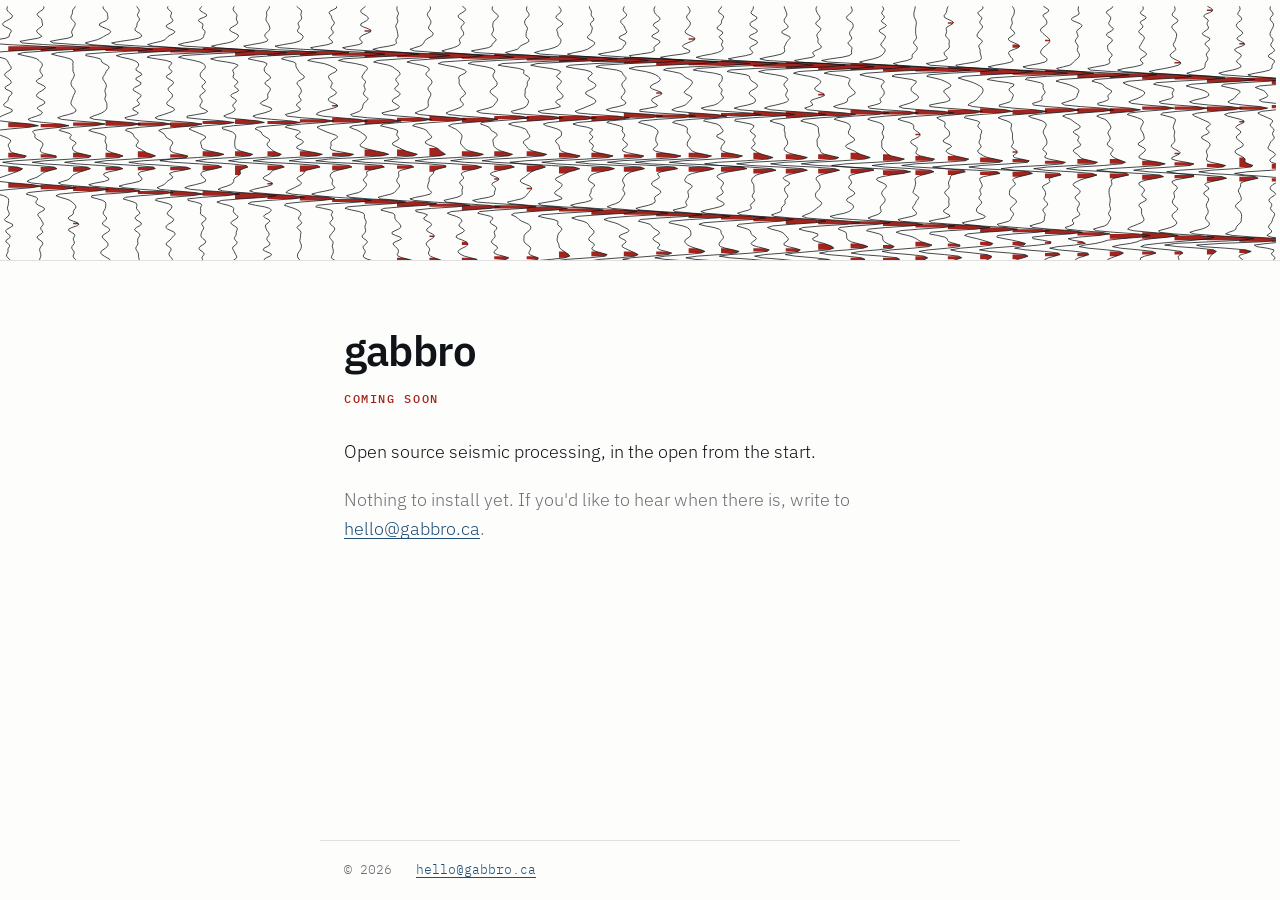
==== index.html @ e8319944 "Coming soon page" ====
<!doctype html>
<html lang="en">
<head>
<meta charset="utf-8">
<meta name="viewport" content="width=device-width, initial-scale=1">
<title>gabbro — open source seismic processing</title>
<meta name="description" content="Open source seismic processing. Coming soon.">
<meta property="og:title" content="gabbro">
<meta property="og:description" content="Open source seismic processing. Coming soon.">
<meta property="og:url" content="https://gabbro.ca">
<link rel="preconnect" href="https://fonts.googleapis.com">
<link rel="preconnect" href="https://fonts.gstatic.com" crossorigin>
<link rel="stylesheet" href="https://fonts.googleapis.com/css2?family=IBM+Plex+Mono:wght@400;500&family=IBM+Plex+Sans:wght@300;600&display=swap">
<style>
  :root {
    --trace: #101418;
    --paper: #fdfdfc;
    --positive: #a3241d;
    --negative: #1f4e79;
    --mute: #6b7075;
  }
  * { box-sizing: border-box; }
  body {
    margin: 0;
    background: var(--paper);
    color: var(--trace);
    font: 300 17px/1.6 "IBM Plex Sans", -apple-system, BlinkMacSystemFont, "Segoe UI", sans-serif;
    display: flex;
    flex-direction: column;
    min-height: 100vh;
  }
  .band { border-bottom: 1px solid rgba(16,20,24,.12); }
  .band img { display: block; width: 100%; height: 260px; object-fit: cover; object-position: left top; }
  main { flex: 1; width: 100%; max-width: 640px; margin: 0 auto; padding: 3.5rem 1.5rem; }
  h1 { font-size: 2.6rem; font-weight: 600; letter-spacing: -.02em; margin: 0 0 .4rem; }
  .eyebrow {
    font-family: "IBM Plex Mono", ui-monospace, Menlo, monospace;
    font-size: .72rem; font-weight: 500; letter-spacing: .14em;
    text-transform: uppercase; color: var(--positive); margin: 0 0 1.8rem;
  }
  p { max-width: 52ch; color: var(--mute); font-size: 1.15rem; }
  p.lede { color: var(--trace); }
  a { color: var(--negative); text-decoration-thickness: 1px; text-underline-offset: 3px; }
  a:hover { color: var(--positive); }
  footer {
    border-top: 1px solid rgba(16,20,24,.12);
    padding: 1.2rem 1.5rem;
    font-family: "IBM Plex Mono", ui-monospace, Menlo, monospace;
    font-size: .8rem; color: var(--mute);
    display: flex; gap: 1.5rem; flex-wrap: wrap;
    max-width: 640px; margin: 0 auto; width: 100%;
  }
  :focus-visible { outline: 2px solid var(--negative); outline-offset: 3px; }
  @media (max-width: 600px) {
    .band img { height: 170px; }
    h1 { font-size: 2rem; }
    main { padding: 2.5rem 1.25rem; }
  }
</style>
</head>
<body>

<div class="band">
  <img src="hero.svg" alt="A synthetic seismic shot gather: six dipping reflectors rendered as variable-area wiggle traces.">
</div>

<main>
  <h1>gabbro</h1>
  <p class="eyebrow">Coming soon</p>

  <p class="lede">Open source seismic processing, in the open from the start.</p>

  <p>Nothing to install yet. If you'd like to hear when there is,
     write to <a href="mailto:hello@gabbro.ca">hello@gabbro.ca</a>.</p>
</main>

<footer>
  <span>&copy; 2026</span>
  <a href="mailto:hello@gabbro.ca">hello@gabbro.ca</a>
</footer>

</body>
</html>
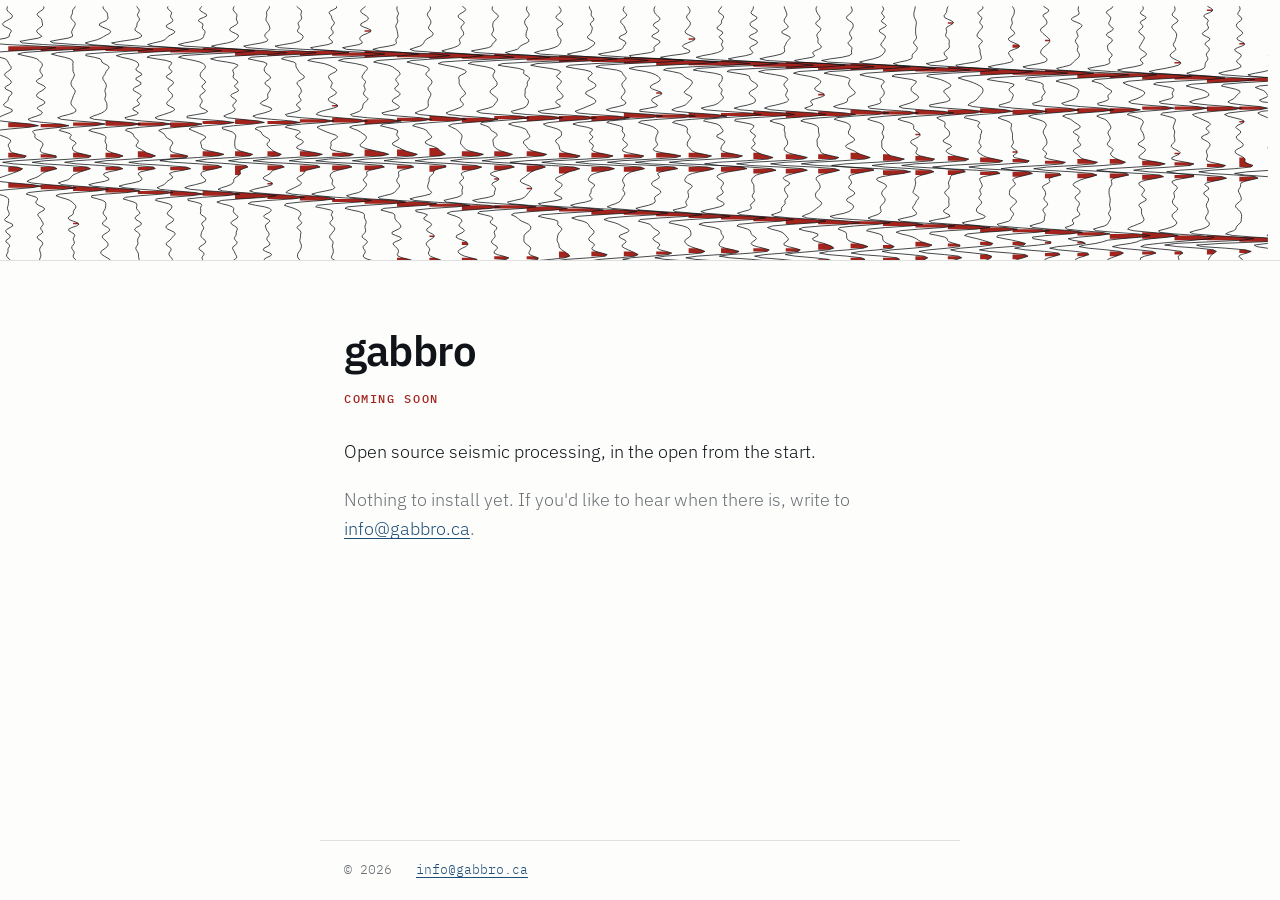
==== commit ac4f1788: "Point contact email to info@gabbro.ca" ====
--- a/index.html
+++ b/index.html
@@ -71,12 +71,12 @@
   <p class="lede">Open source seismic processing, in the open from the start.</p>
 
   <p>Nothing to install yet. If you'd like to hear when there is,
-     write to <a href="mailto:hello@gabbro.ca">hello@gabbro.ca</a>.</p>
+     write to <a href="mailto:info@gabbro.ca">info@gabbro.ca</a>.</p>
 </main>
 
 <footer>
   <span>&copy; 2026</span>
-  <a href="mailto:hello@gabbro.ca">hello@gabbro.ca</a>
+  <a href="mailto:info@gabbro.ca">info@gabbro.ca</a>
 </footer>
 
 </body>
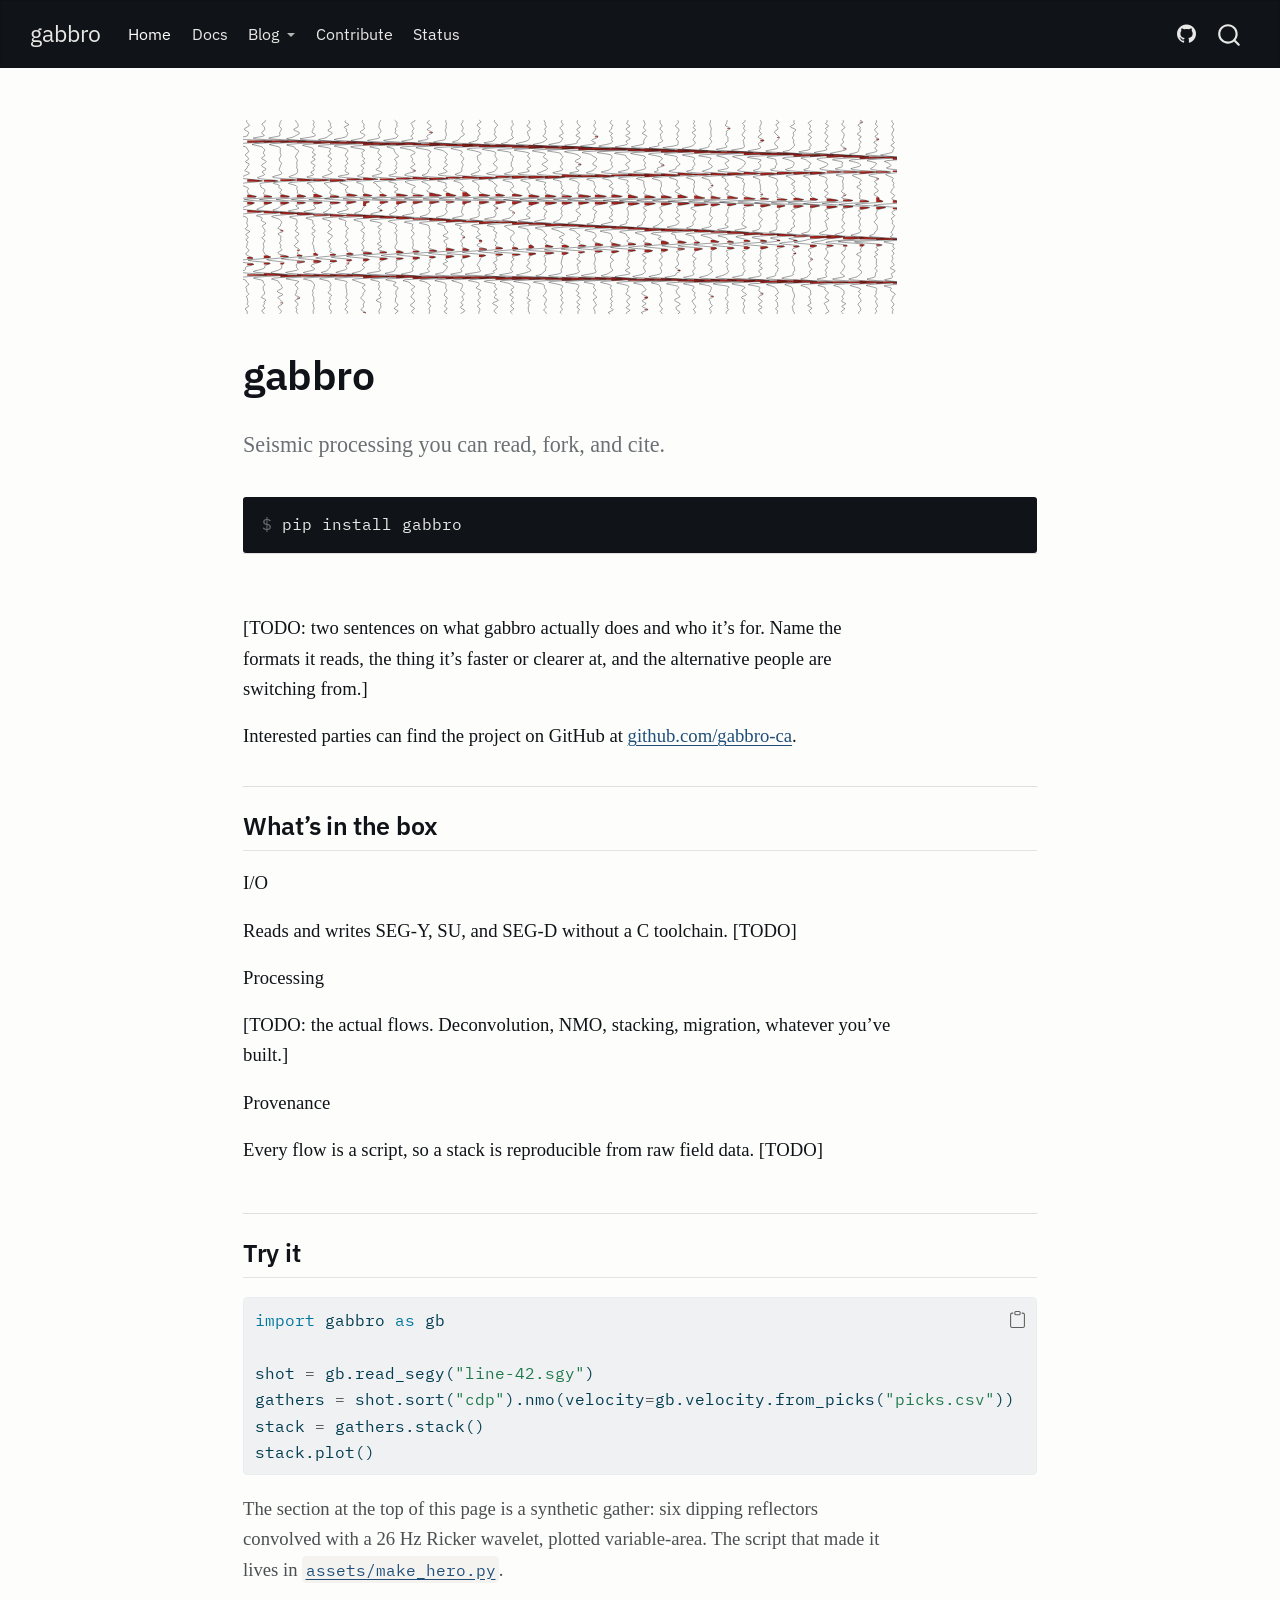
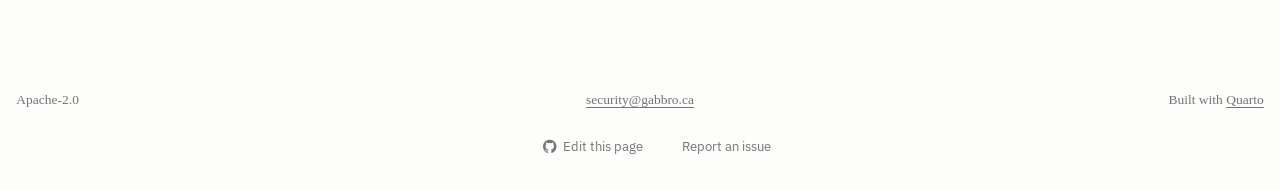
==== commit c42e3e1f: "Built site for gh-pages" ====
--- a/index.html
+++ b/index.html
@@ -1,83 +1,636 @@
-<!doctype html>
-<html lang="en">
-<head>
+<!DOCTYPE html>
+<html xmlns="http://www.w3.org/1999/xhtml" lang="en" xml:lang="en"><head>
+
 <meta charset="utf-8">
-<meta name="viewport" content="width=device-width, initial-scale=1">
-<title>gabbro — open source seismic processing</title>
-<meta name="description" content="Open source seismic processing. Coming soon.">
-<meta property="og:title" content="gabbro">
-<meta property="og:description" content="Open source seismic processing. Coming soon.">
-<meta property="og:url" content="https://gabbro.ca">
+<meta name="generator" content="quarto-1.10.18">
+
+<meta name="viewport" content="width=device-width, initial-scale=1.0, user-scalable=yes">
+
+
+<title>gabbro — open source seismic processing – gabbro</title>
+<style>
+/* Default styles provided by pandoc.
+** See https://pandoc.org/MANUAL.html#variables-for-html for config info.
+*/
+span.smallcaps{font-variant: small-caps;}
+div.columns{display: flex; gap: 1.5em;}
+div.column{flex: auto;}
+@media screen {
+div.columns{gap: min(4vw, 1.5em);}
+div.column{overflow-x: auto;}
+}
+div.hanging-indent{margin-left: 1.5em; text-indent: -1.5em;}
+ul.task-list{list-style: none;}
+ul.task-list li input[type="checkbox"] {
+  width: 0.8em;
+  margin: 0 0.8em 0.2em -1em; /* quarto-specific, see https://github.com/quarto-dev/quarto-cli/issues/4556 */ 
+  vertical-align: middle;
+}
+/* CSS for syntax highlighting */
+html { -webkit-text-size-adjust: 100%; }
+pre > code.sourceCode { white-space: pre; position: relative; }
+pre > code.sourceCode > span { display: inline-block; line-height: 1.25; }
+pre > code.sourceCode > span:empty { height: 1.2em; }
+.sourceCode { overflow: visible; }
+code.sourceCode > span { color: inherit; text-decoration: inherit; }
+div.sourceCode { margin: 1em 0; }
+pre.sourceCode { margin: 0; }
+@media screen {
+div.sourceCode { overflow: auto; }
+}
+@media print {
+pre > code.sourceCode { white-space: pre-wrap; }
+pre > code.sourceCode > span { text-indent: -5em; padding-left: 5em; }
+}
+pre.numberSource code
+  { counter-reset: source-line 0; }
+pre.numberSource code > span
+  { position: relative; left: -4em; counter-increment: source-line; }
+pre.numberSource code > span > a:first-child::before
+  { content: counter(source-line);
+    position: relative; left: -1em; text-align: right; vertical-align: baseline;
+    border: none; display: inline-block;
+    -webkit-touch-callout: none; -webkit-user-select: none;
+    -khtml-user-select: none; -moz-user-select: none;
+    -ms-user-select: none; user-select: none;
+    padding: 0 4px; width: 4em;
+  }
+pre.numberSource { margin-left: 3em;  padding-left: 4px; }
+div.sourceCode
+  {   }
+@media screen {
+pre > code.sourceCode > span > a:first-child::before { text-decoration: underline; }
+}
+</style>
+
+
+<script src="site_libs/quarto-nav/quarto-nav.js"></script>
+<script src="site_libs/quarto-nav/headroom.min.js"></script>
+<script src="site_libs/clipboard/clipboard.min.js"></script>
+<script src="site_libs/quarto-search/autocomplete.umd.js"></script>
+<script src="site_libs/quarto-search/fuse.min.js"></script>
+<script src="site_libs/quarto-search/quarto-search.js"></script>
+<meta name="quarto:offset" content="./">
+<script src="site_libs/quarto-html/quarto.js" type="module"></script>
+<script src="site_libs/quarto-html/tabsets/tabsets.js" type="module"></script>
+<script src="site_libs/quarto-html/popper.min.js"></script>
+<script src="site_libs/quarto-html/tippy.umd.min.js"></script>
+<link href="site_libs/quarto-html/tippy.css" rel="stylesheet">
+<link href="site_libs/quarto-html/quarto-syntax-highlighting-176b1e44b272a30ec08500e73512b2cc.css" rel="stylesheet" id="quarto-text-highlighting-styles">
+<script src="site_libs/bootstrap/bootstrap.min.js"></script>
+<link href="site_libs/bootstrap/bootstrap-icons.css" rel="stylesheet">
+<link href="site_libs/bootstrap/bootstrap-cdc0fcc6b58852d8f31c8203a2fbd83f.min.css" rel="stylesheet" append-hash="true" id="quarto-bootstrap" data-mode="light">
+<script id="quarto-search-options" type="application/json">{
+  "location": "navbar",
+  "copy-button": false,
+  "collapse-after": 3,
+  "panel-placement": "end",
+  "type": "overlay",
+  "limit": 50,
+  "keyboard-shortcut": [
+    "f",
+    "/",
+    "s"
+  ],
+  "show-item-context": false,
+  "language": {
+    "search-no-results-text": "No results",
+    "search-matching-documents-text": "matching documents",
+    "search-copy-link-title": "Copy link to search",
+    "search-hide-matches-text": "Hide additional matches",
+    "search-more-match-text": "more match in this document",
+    "search-more-matches-text": "more matches in this document",
+    "search-clear-button-title": "Clear",
+    "search-text-placeholder": "",
+    "search-detached-cancel-button-title": "Cancel",
+    "search-submit-button-title": "Submit",
+    "search-label": "Search"
+  }
+}</script>
 <link rel="preconnect" href="https://fonts.googleapis.com">
-<link rel="preconnect" href="https://fonts.gstatic.com" crossorigin>
-<link rel="stylesheet" href="https://fonts.googleapis.com/css2?family=IBM+Plex+Mono:wght@400;500&family=IBM+Plex+Sans:wght@300;600&display=swap">
-<style>
-  :root {
-    --trace: #101418;
-    --paper: #fdfdfc;
-    --positive: #a3241d;
-    --negative: #1f4e79;
-    --mute: #6b7075;
-  }
-  * { box-sizing: border-box; }
-  body {
-    margin: 0;
-    background: var(--paper);
-    color: var(--trace);
-    font: 300 17px/1.6 "IBM Plex Sans", -apple-system, BlinkMacSystemFont, "Segoe UI", sans-serif;
-    display: flex;
-    flex-direction: column;
-    min-height: 100vh;
-  }
-  .band { border-bottom: 1px solid rgba(16,20,24,.12); }
-  .band img { display: block; width: 100%; height: 260px; object-fit: cover; object-position: left top; }
-  main { flex: 1; width: 100%; max-width: 640px; margin: 0 auto; padding: 3.5rem 1.5rem; }
-  h1 { font-size: 2.6rem; font-weight: 600; letter-spacing: -.02em; margin: 0 0 .4rem; }
-  .eyebrow {
-    font-family: "IBM Plex Mono", ui-monospace, Menlo, monospace;
-    font-size: .72rem; font-weight: 500; letter-spacing: .14em;
-    text-transform: uppercase; color: var(--positive); margin: 0 0 1.8rem;
-  }
-  p { max-width: 52ch; color: var(--mute); font-size: 1.15rem; }
-  p.lede { color: var(--trace); }
-  a { color: var(--negative); text-decoration-thickness: 1px; text-underline-offset: 3px; }
-  a:hover { color: var(--positive); }
-  footer {
-    border-top: 1px solid rgba(16,20,24,.12);
-    padding: 1.2rem 1.5rem;
-    font-family: "IBM Plex Mono", ui-monospace, Menlo, monospace;
-    font-size: .8rem; color: var(--mute);
-    display: flex; gap: 1.5rem; flex-wrap: wrap;
-    max-width: 640px; margin: 0 auto; width: 100%;
-  }
-  :focus-visible { outline: 2px solid var(--negative); outline-offset: 3px; }
-  @media (max-width: 600px) {
-    .band img { height: 170px; }
-    h1 { font-size: 2rem; }
-    main { padding: 2.5rem 1.25rem; }
-  }
-</style>
+<link rel="preconnect" href="https://fonts.gstatic.com" crossorigin="">
+<link rel="stylesheet" href="https://fonts.googleapis.com/css2?family=IBM+Plex+Mono:wght@400;500&amp;family=IBM+Plex+Sans:wght@300;400;600&amp;display=swap">
+
+
 </head>
-<body>
-
-<div class="band">
-  <img src="hero.svg" alt="A synthetic seismic shot gather: six dipping reflectors rendered as variable-area wiggle traces.">
+
+<body class="nav-fixed fullcontent quarto-light">
+
+<div id="quarto-search-results"></div>
+  <header id="quarto-header" class="headroom fixed-top">
+    <nav class="navbar navbar-expand-lg " data-bs-theme="dark">
+      <div class="navbar-container container-fluid">
+      <div class="navbar-brand-container mx-auto">
+    <a class="navbar-brand" href="./index.html">
+    <span class="navbar-title">gabbro</span>
+    </a>
+  </div>
+            <div id="quarto-search" class="" title="Search"></div>
+          <button class="navbar-toggler" type="button" data-bs-toggle="collapse" data-bs-target="#navbarCollapse" aria-controls="navbarCollapse" role="menu" aria-expanded="false" aria-label="Toggle navigation" onclick="if (window.quartoToggleHeadroom) { window.quartoToggleHeadroom(); }">
+  <span class="navbar-toggler-icon"></span>
+</button>
+          <div class="collapse navbar-collapse" id="navbarCollapse">
+            <ul class="navbar-nav navbar-nav-scroll me-auto">
+  <li class="nav-item">
+    <a class="nav-link active" href="./index.html" aria-current="page"> 
+<span class="menu-text">Home</span></a>
+  </li>  
+  <li class="nav-item">
+    <a class="nav-link" href="./docs/index.html"> 
+<span class="menu-text">Docs</span></a>
+  </li>  
+  <li class="nav-item dropdown ">
+    <a class="nav-link dropdown-toggle" href="#" id="nav-menu-blog" role="link" data-bs-toggle="dropdown" aria-expanded="false">
+ <span class="menu-text">Blog</span>
+    </a>
+    <ul class="dropdown-menu" aria-labelledby="nav-menu-blog">    
+        <li>
+    <a class="dropdown-item" href="./blog/index.html">
+ <span class="dropdown-text">All posts</span></a>
+  </li>  
+        <li>
+    <a class="dropdown-item" href="./blog/posts/2026-09-09-preliminary-build/index.html">
+ <span class="dropdown-text">Preliminary build in progress</span></a>
+  </li>  
+    </ul>
+  </li>
+  <li class="nav-item">
+    <a class="nav-link" href="./contribute.html"> 
+<span class="menu-text">Contribute</span></a>
+  </li>  
+  <li class="nav-item">
+    <a class="nav-link" href="./blog/posts/2026-09-09-preliminary-build/index.html"> 
+<span class="menu-text">Status</span></a>
+  </li>  
+</ul>
+            <ul class="navbar-nav navbar-nav-scroll ms-auto">
+  <li class="nav-item compact">
+    <a class="nav-link" href="https://github.com/gabbro-ca"> <i class="bi bi-github" role="img" aria-label="GitHub">
+</i> 
+<span class="menu-text"></span></a>
+  </li>  
+</ul>
+          </div> <!-- /navcollapse -->
+            <div class="quarto-navbar-tools">
 </div>
-
-<main>
-  <h1>gabbro</h1>
-  <p class="eyebrow">Coming soon</p>
-
-  <p class="lede">Open source seismic processing, in the open from the start.</p>
-
-  <p>Nothing to install yet. If you'd like to hear when there is,
-     write to <a href="mailto:info@gabbro.ca">info@gabbro.ca</a>.</p>
-</main>
-
-<footer>
-  <span>&copy; 2026</span>
-  <a href="mailto:info@gabbro.ca">info@gabbro.ca</a>
+      </div> <!-- /container-fluid -->
+    </nav>
+</header>
+<!-- content -->
+<div id="quarto-content" class="quarto-container page-columns page-rows-contents page-layout-article page-navbar">
+<!-- sidebar -->
+<!-- margin-sidebar -->
+    
+<!-- main -->
+<main class="content" id="quarto-document-content"><header id="title-block-header" class="quarto-title-block"></header>
+
+
+
+
+<div class="hero">
+<p><img src="hero.svg" class="img-fluid"></p>
+<section id="gabbro" class="level1">
+<h1>gabbro</h1>
+<div class="tagline">
+<p>Seismic processing you can read, fork, and cite.</p>
+</div>
+<div class="install">pip install gabbro</div>
+</section>
+</div>
+<p>[TODO: two sentences on what gabbro actually does and who it’s for. Name the formats it reads, the thing it’s faster or clearer at, and the alternative people are switching from.]</p>
+<p>Interested parties can find the project on GitHub at <a href="https://github.com/gabbro-ca">github.com/gabbro-ca</a>.</p>
+<section id="whats-in-the-box" class="level2 unnumbered">
+<h2 class="unnumbered" data-anchor-id="whats-in-the-box">What’s in the box</h2>
+<p><span class="eyebrow"></span>I/O</p>
+<p>Reads and writes SEG-Y, SU, and SEG-D without a C toolchain. [TODO]</p>
+<p><span class="eyebrow"></span>Processing</p>
+<p>[TODO: the actual flows. Deconvolution, NMO, stacking, migration, whatever you’ve built.]</p>
+<p><span class="eyebrow"></span>Provenance</p>
+<p>Every flow is a script, so a stack is reproducible from raw field data. [TODO]</p>
+</section>
+<section id="try-it" class="level2 unnumbered">
+<h2 class="unnumbered" data-anchor-id="try-it">Try it</h2>
+<div class="code-copy-outer-scaffold"><div class="sourceCode" id="cb1"><pre class="sourceCode python code-with-copy"><code class="sourceCode python"><span id="cb1-1"><a href="#cb1-1" aria-hidden="true" tabindex="-1"></a><span class="im">import</span> gabbro <span class="im">as</span> gb</span>
+<span id="cb1-2"><a href="#cb1-2" aria-hidden="true" tabindex="-1"></a></span>
+<span id="cb1-3"><a href="#cb1-3" aria-hidden="true" tabindex="-1"></a>shot <span class="op">=</span> gb.read_segy(<span class="st">"line-42.sgy"</span>)</span>
+<span id="cb1-4"><a href="#cb1-4" aria-hidden="true" tabindex="-1"></a>gathers <span class="op">=</span> shot.sort(<span class="st">"cdp"</span>).nmo(velocity<span class="op">=</span>gb.velocity.from_picks(<span class="st">"picks.csv"</span>))</span>
+<span id="cb1-5"><a href="#cb1-5" aria-hidden="true" tabindex="-1"></a>stack <span class="op">=</span> gathers.stack()</span>
+<span id="cb1-6"><a href="#cb1-6" aria-hidden="true" tabindex="-1"></a>stack.plot()</span></code></pre></div><button title="Copy to Clipboard" class="code-copy-button"><i class="bi"></i></button></div>
+<p><span class="text-muted">The section at the top of this page is a synthetic gather: six dipping reflectors convolved with a 26 Hz Ricker wavelet, plotted variable-area. The script that made it lives in <a href="https://github.com/gabbro-ca/gabbro"><code>assets/make_hero.py</code></a>.</span></p>
+
+
+</section>
+
+</main> <!-- /main -->
+<script id="quarto-html-after-body" type="application/javascript">
+  window.document.addEventListener("DOMContentLoaded", function (event) {
+    const isCodeAnnotation = (el) => {
+      for (const clz of el.classList) {
+        if (clz.startsWith('code-annotation-')) {                     
+          return true;
+        }
+      }
+      return false;
+    }
+    const onCopySuccess = function(e) {
+      // button target
+      const button = e.trigger;
+      // don't keep focus
+      button.blur();
+      // flash "checked"
+      button.classList.add('code-copy-button-checked');
+      var currentTitle = button.getAttribute("title");
+      button.setAttribute("title", "Copied!");
+      let tooltip;
+      if (window.bootstrap) {
+        button.setAttribute("data-bs-toggle", "tooltip");
+        button.setAttribute("data-bs-placement", "left");
+        button.setAttribute("data-bs-title", "Copied!");
+        tooltip = new bootstrap.Tooltip(button, 
+          { trigger: "manual", 
+            customClass: "code-copy-button-tooltip",
+            offset: [0, -8]});
+        tooltip.show();    
+      }
+      setTimeout(function() {
+        if (tooltip) {
+          tooltip.hide();
+          button.removeAttribute("data-bs-title");
+          button.removeAttribute("data-bs-toggle");
+          button.removeAttribute("data-bs-placement");
+        }
+        button.setAttribute("title", currentTitle);
+        button.classList.remove('code-copy-button-checked');
+      }, 1000);
+      // clear code selection
+      e.clearSelection();
+    }
+    const getTextToCopy = function(trigger) {
+      const outerScaffold = trigger.parentElement.cloneNode(true);
+      const codeEl = outerScaffold.querySelector('code');
+      for (const childEl of codeEl.children) {
+        if (isCodeAnnotation(childEl)) {
+          childEl.remove();
+        }
+      }
+      return codeEl.innerText;
+    }
+    const clipboard = new window.ClipboardJS('.code-copy-button:not([data-in-quarto-modal])', {
+      text: getTextToCopy
+    });
+    clipboard.on('success', onCopySuccess);
+    if (window.document.getElementById('quarto-embedded-source-code-modal')) {
+      const clipboardModal = new window.ClipboardJS('.code-copy-button[data-in-quarto-modal]', {
+        text: getTextToCopy,
+        container: window.document.getElementById('quarto-embedded-source-code-modal')
+      });
+      clipboardModal.on('success', onCopySuccess);
+    }
+      var localhostRegex = new RegExp(/^(?:http|https):\/\/localhost\:?[0-9]*\//);
+      var mailtoRegex = new RegExp(/^mailto:/);
+        var filterRegex = new RegExp("https:\/\/gabbro\.ca");
+      var isInternal = (href) => {
+          return filterRegex.test(href) || localhostRegex.test(href) || mailtoRegex.test(href);
+      }
+      // Inspect non-navigation links and adorn them if external
+     var links = window.document.querySelectorAll('a[href]:not(.nav-link):not(.navbar-brand):not(.toc-action):not(.sidebar-link):not(.sidebar-item-toggle):not(.pagination-link):not(.no-external):not([aria-hidden]):not(.dropdown-item):not(.quarto-navigation-tool):not(.about-link)');
+      for (var i=0; i<links.length; i++) {
+        const link = links[i];
+        if (!isInternal(link.href)) {
+          // undo the damage that might have been done by quarto-nav.js in the case of
+          // links that we want to consider external
+          if (link.dataset.originalHref !== undefined) {
+            link.href = link.dataset.originalHref;
+          }
+        }
+      }
+    function tippyHover(el, contentFn, onTriggerFn, onUntriggerFn) {
+      const config = {
+        allowHTML: true,
+        maxWidth: 500,
+        delay: 100,
+        arrow: false,
+        appendTo: function(el) {
+            return el.parentElement;
+        },
+        interactive: true,
+        interactiveBorder: 10,
+        theme: 'quarto',
+        placement: 'bottom-start',
+      };
+      if (contentFn) {
+        config.content = contentFn;
+      }
+      if (onTriggerFn) {
+        config.onTrigger = onTriggerFn;
+      }
+      if (onUntriggerFn) {
+        config.onUntrigger = onUntriggerFn;
+      }
+      window.tippy(el, config); 
+    }
+    const noterefs = window.document.querySelectorAll('a[role="doc-noteref"]');
+    for (var i=0; i<noterefs.length; i++) {
+      const ref = noterefs[i];
+      tippyHover(ref, function() {
+        // use id or data attribute instead here
+        let href = ref.getAttribute('data-footnote-href') || ref.getAttribute('href');
+        try { href = new URL(href).hash; } catch {}
+        const id = href.replace(/^#\/?/, "");
+        const note = window.document.getElementById(id);
+        if (note) {
+          return note.innerHTML;
+        } else {
+          return "";
+        }
+      });
+    }
+    const xrefs = window.document.querySelectorAll('a.quarto-xref');
+    const processXRef = (id, note) => {
+      // Strip column container classes
+      const stripColumnClz = (el) => {
+        el.classList.remove("page-full", "page-columns");
+        if (el.children) {
+          for (const child of el.children) {
+            stripColumnClz(child);
+          }
+        }
+      }
+      stripColumnClz(note)
+      if (id === null || id.startsWith('sec-')) {
+        // Special case sections, only their first couple elements
+        const container = document.createElement("div");
+        if (note.children && note.children.length > 2) {
+          container.appendChild(note.children[0].cloneNode(true));
+          for (let i = 1; i < note.children.length; i++) {
+            const child = note.children[i];
+            if (child.tagName === "P" && child.innerText === "") {
+              continue;
+            } else {
+              container.appendChild(child.cloneNode(true));
+              break;
+            }
+          }
+          if (window.Quarto?.typesetMath) {
+            window.Quarto.typesetMath(container);
+          }
+          return container.innerHTML
+        } else {
+          if (window.Quarto?.typesetMath) {
+            window.Quarto.typesetMath(note);
+          }
+          return note.innerHTML;
+        }
+      } else {
+        // Remove any anchor links if they are present
+        const anchorLink = note.querySelector('a.anchorjs-link');
+        if (anchorLink) {
+          anchorLink.remove();
+        }
+        if (window.Quarto?.typesetMath) {
+          window.Quarto.typesetMath(note);
+        }
+        if (note.classList.contains("callout")) {
+          return note.outerHTML;
+        } else {
+          return note.innerHTML;
+        }
+      }
+    }
+    for (var i=0; i<xrefs.length; i++) {
+      const xref = xrefs[i];
+      tippyHover(xref, undefined, function(instance) {
+        instance.disable();
+        let url = xref.getAttribute('href');
+        let hash = undefined; 
+        if (url.startsWith('#')) {
+          hash = url;
+        } else {
+          try { hash = new URL(url).hash; } catch {}
+        }
+        if (hash) {
+          const id = hash.replace(/^#\/?/, "");
+          const note = window.document.getElementById(id);
+          if (note !== null) {
+            try {
+              const html = processXRef(id, note.cloneNode(true));
+              instance.setContent(html);
+            } finally {
+              instance.enable();
+              instance.show();
+            }
+          } else {
+            // See if we can fetch this
+            fetch(url.split('#')[0])
+            .then(res => res.text())
+            .then(html => {
+              const parser = new DOMParser();
+              const htmlDoc = parser.parseFromString(html, "text/html");
+              const note = htmlDoc.getElementById(id);
+              if (note !== null) {
+                const html = processXRef(id, note);
+                instance.setContent(html);
+              } 
+            }).finally(() => {
+              instance.enable();
+              instance.show();
+            });
+          }
+        } else {
+          // See if we can fetch a full url (with no hash to target)
+          // This is a special case and we should probably do some content thinning / targeting
+          fetch(url)
+          .then(res => res.text())
+          .then(html => {
+            const parser = new DOMParser();
+            const htmlDoc = parser.parseFromString(html, "text/html");
+            const note = htmlDoc.querySelector('main.content');
+            if (note !== null) {
+              // This should only happen for chapter cross references
+              // (since there is no id in the URL)
+              // remove the first header
+              if (note.children.length > 0 && note.children[0].tagName === "HEADER") {
+                note.children[0].remove();
+              }
+              const html = processXRef(null, note);
+              instance.setContent(html);
+            } 
+          }).finally(() => {
+            instance.enable();
+            instance.show();
+          });
+        }
+      }, function(instance) {
+      });
+    }
+        let selectedAnnoteEl;
+        const selectorForAnnotation = ( cell, annotation) => {
+          let cellAttr = 'data-code-cell="' + cell + '"';
+          let lineAttr = 'data-code-annotation="' +  annotation + '"';
+          const selector = 'span[' + cellAttr + '][' + lineAttr + ']';
+          return selector;
+        }
+        const selectCodeLines = (annoteEl) => {
+          const doc = window.document;
+          const targetCell = annoteEl.getAttribute("data-target-cell");
+          const targetAnnotation = annoteEl.getAttribute("data-target-annotation");
+          const annoteSpan = window.document.querySelector(selectorForAnnotation(targetCell, targetAnnotation));
+          const lines = annoteSpan.getAttribute("data-code-lines").split(",");
+          const lineIds = lines.map((line) => {
+            return targetCell + "-" + line;
+          })
+          let top = null;
+          let height = null;
+          let parent = null;
+          if (lineIds.length > 0) {
+              //compute the position of the single el (top and bottom and make a div)
+              const el = window.document.getElementById(lineIds[0]);
+              top = el.offsetTop;
+              height = el.offsetHeight;
+              parent = el.parentElement.parentElement;
+            if (lineIds.length > 1) {
+              const lastEl = window.document.getElementById(lineIds[lineIds.length - 1]);
+              const bottom = lastEl.offsetTop + lastEl.offsetHeight;
+              height = bottom - top;
+            }
+            if (top !== null && height !== null && parent !== null) {
+              // cook up a div (if necessary) and position it 
+              let div = window.document.getElementById("code-annotation-line-highlight");
+              if (div === null) {
+                div = window.document.createElement("div");
+                div.setAttribute("id", "code-annotation-line-highlight");
+                div.style.position = 'absolute';
+                parent.appendChild(div);
+              }
+              div.style.top = top - 2 + "px";
+              div.style.height = height + 4 + "px";
+              div.style.left = 0;
+              let gutterDiv = window.document.getElementById("code-annotation-line-highlight-gutter");
+              if (gutterDiv === null) {
+                gutterDiv = window.document.createElement("div");
+                gutterDiv.setAttribute("id", "code-annotation-line-highlight-gutter");
+                gutterDiv.style.position = 'absolute';
+                const codeCell = window.document.getElementById(targetCell);
+                const gutter = codeCell.querySelector('.code-annotation-gutter');
+                gutter.appendChild(gutterDiv);
+              }
+              gutterDiv.style.top = top - 2 + "px";
+              gutterDiv.style.height = height + 4 + "px";
+            }
+            selectedAnnoteEl = annoteEl;
+          }
+        };
+        const unselectCodeLines = () => {
+          const elementsIds = ["code-annotation-line-highlight", "code-annotation-line-highlight-gutter"];
+          elementsIds.forEach((elId) => {
+            const div = window.document.getElementById(elId);
+            if (div) {
+              div.remove();
+            }
+          });
+          selectedAnnoteEl = undefined;
+        };
+          // Handle positioning of the toggle
+      window.addEventListener(
+        "resize",
+        throttle(() => {
+          elRect = undefined;
+          if (selectedAnnoteEl) {
+            selectCodeLines(selectedAnnoteEl);
+          }
+        }, 10)
+      );
+      function throttle(fn, ms) {
+      let throttle = false;
+      let timer;
+        return (...args) => {
+          if(!throttle) { // first call gets through
+              fn.apply(this, args);
+              throttle = true;
+          } else { // all the others get throttled
+              if(timer) clearTimeout(timer); // cancel #2
+              timer = setTimeout(() => {
+                fn.apply(this, args);
+                timer = throttle = false;
+              }, ms);
+          }
+        };
+      }
+        // Attach click handler to the DT
+        const annoteDls = window.document.querySelectorAll('dt[data-target-cell]');
+        for (const annoteDlNode of annoteDls) {
+          annoteDlNode.addEventListener('click', (event) => {
+            const clickedEl = event.target;
+            if (clickedEl !== selectedAnnoteEl) {
+              unselectCodeLines();
+              const activeEl = window.document.querySelector('dt[data-target-cell].code-annotation-active');
+              if (activeEl) {
+                activeEl.classList.remove('code-annotation-active');
+              }
+              selectCodeLines(clickedEl);
+              clickedEl.classList.add('code-annotation-active');
+            } else {
+              // Unselect the line
+              unselectCodeLines();
+              clickedEl.classList.remove('code-annotation-active');
+            }
+          });
+        }
+    const findCites = (el) => {
+      const parentEl = el.parentElement;
+      if (parentEl) {
+        const cites = parentEl.dataset.cites;
+        if (cites) {
+          return {
+            el,
+            cites: cites.split(' ')
+          };
+        } else {
+          return findCites(el.parentElement)
+        }
+      } else {
+        return undefined;
+      }
+    };
+    var bibliorefs = window.document.querySelectorAll('a[role="doc-biblioref"]');
+    for (var i=0; i<bibliorefs.length; i++) {
+      const ref = bibliorefs[i];
+      const citeInfo = findCites(ref);
+      if (citeInfo) {
+        tippyHover(citeInfo.el, function() {
+          var popup = window.document.createElement('div');
+          citeInfo.cites.forEach(function(cite) {
+            var citeDiv = window.document.createElement('div');
+            citeDiv.classList.add('hanging-indent');
+            citeDiv.classList.add('csl-entry');
+            var biblioDiv = window.document.getElementById('ref-' + cite);
+            if (biblioDiv) {
+              citeDiv.innerHTML = biblioDiv.innerHTML;
+            }
+            popup.appendChild(citeDiv);
+          });
+          return popup.innerHTML;
+        });
+      }
+    }
+  });
+  </script>
+</div> <!-- /content -->
+<footer class="footer">
+  <div class="nav-footer">
+    <div class="nav-footer-left">
+<p>Apache-2.0</p>
+</div>   
+    <div class="nav-footer-center">
+<p><a href="mailto:security@gabbro.ca">security@gabbro.ca</a></p>
+<div class="toc-actions"><ul><li><a href="https://github.com/gabbro-ca/gabbro/edit/main/index.qmd" class="toc-action"><i class="bi bi-github"></i>Edit this page</a></li><li><a href="https://github.com/gabbro-ca/gabbro/issues/new" class="toc-action"><i class="bi empty"></i>Report an issue</a></li></ul></div></div>
+    <div class="nav-footer-right">
+<p>Built with <a href="https://quarto.org">Quarto</a></p>
+</div>
+  </div>
 </footer>
 
-</body>
-</html>
+
+
+
+</body></html>
--- a/site_libs/quarto-html/tippy.css
+++ b/site_libs/quarto-html/tippy.css
@@ -0,0 +1 @@
+.tippy-box[data-animation=fade][data-state=hidden]{opacity:0}[data-tippy-root]{max-width:calc(100vw - 10px)}.tippy-box{position:relative;background-color:#333;color:#fff;border-radius:4px;font-size:14px;line-height:1.4;white-space:normal;outline:0;transition-property:transform,visibility,opacity}.tippy-box[data-placement^=top]>.tippy-arrow{bottom:0}.tippy-box[data-placement^=top]>.tippy-arrow:before{bottom:-7px;left:0;border-width:8px 8px 0;border-top-color:initial;transform-origin:center top}.tippy-box[data-placement^=bottom]>.tippy-arrow{top:0}.tippy-box[data-placement^=bottom]>.tippy-arrow:before{top:-7px;left:0;border-width:0 8px 8px;border-bottom-color:initial;transform-origin:center bottom}.tippy-box[data-placement^=left]>.tippy-arrow{right:0}.tippy-box[data-placement^=left]>.tippy-arrow:before{border-width:8px 0 8px 8px;border-left-color:initial;right:-7px;transform-origin:center left}.tippy-box[data-placement^=right]>.tippy-arrow{left:0}.tippy-box[data-placement^=right]>.tippy-arrow:before{left:-7px;border-width:8px 8px 8px 0;border-right-color:initial;transform-origin:center right}.tippy-box[data-inertia][data-state=visible]{transition-timing-function:cubic-bezier(.54,1.5,.38,1.11)}.tippy-arrow{width:16px;height:16px;color:#333}.tippy-arrow:before{content:"";position:absolute;border-color:transparent;border-style:solid}.tippy-content{position:relative;padding:5px 9px;z-index:1}
--- a/site_libs/quarto-html/quarto-syntax-highlighting-176b1e44b272a30ec08500e73512b2cc.css
+++ b/site_libs/quarto-html/quarto-syntax-highlighting-176b1e44b272a30ec08500e73512b2cc.css
@@ -0,0 +1,236 @@
+/* quarto syntax highlight colors */
+:root {
+  --quarto-hl-ot-color: #003B4F;
+  --quarto-hl-at-color: #657422;
+  --quarto-hl-ss-color: #20794D;
+  --quarto-hl-an-color: #5E5E5E;
+  --quarto-hl-fu-color: #4758AB;
+  --quarto-hl-st-color: #20794D;
+  --quarto-hl-cf-color: #003B4F;
+  --quarto-hl-op-color: #5E5E5E;
+  --quarto-hl-er-color: #AD0000;
+  --quarto-hl-bn-color: #AD0000;
+  --quarto-hl-al-color: #AD0000;
+  --quarto-hl-va-color: #111111;
+  --quarto-hl-bu-color: inherit;
+  --quarto-hl-ex-color: inherit;
+  --quarto-hl-pp-color: #AD0000;
+  --quarto-hl-in-color: #5E5E5E;
+  --quarto-hl-vs-color: #20794D;
+  --quarto-hl-wa-color: #5E5E5E;
+  --quarto-hl-do-color: #5E5E5E;
+  --quarto-hl-im-color: #00769E;
+  --quarto-hl-ch-color: #20794D;
+  --quarto-hl-dt-color: #AD0000;
+  --quarto-hl-fl-color: #AD0000;
+  --quarto-hl-co-color: #5E5E5E;
+  --quarto-hl-cv-color: #5E5E5E;
+  --quarto-hl-cn-color: #8f5902;
+  --quarto-hl-sc-color: #5E5E5E;
+  --quarto-hl-dv-color: #AD0000;
+  --quarto-hl-kw-color: #003B4F;
+}
+
+/* other quarto variables */
+:root {
+  --quarto-font-monospace: "IBM Plex Mono", ui-monospace, Menlo, monospace;
+}
+
+/* syntax highlight based on Pandoc's rules */
+pre > code.sourceCode > span {
+  color: #003B4F;
+}
+
+code.sourceCode > span {
+  color: #003B4F;
+}
+
+div.sourceCode,
+div.sourceCode pre.sourceCode {
+  color: #003B4F;
+}
+
+/* Normal */
+code span {
+  color: #003B4F;
+}
+
+/* Alert */
+code span.al {
+  color: #AD0000;
+  font-style: inherit;
+}
+
+/* Annotation */
+code span.an {
+  color: #5E5E5E;
+  font-style: inherit;
+}
+
+/* Attribute */
+code span.at {
+  color: #657422;
+  font-style: inherit;
+}
+
+/* BaseN */
+code span.bn {
+  color: #AD0000;
+  font-style: inherit;
+}
+
+/* BuiltIn */
+code span.bu {
+  font-style: inherit;
+}
+
+/* ControlFlow */
+code span.cf {
+  color: #003B4F;
+  font-weight: bold;
+  font-style: inherit;
+}
+
+/* Char */
+code span.ch {
+  color: #20794D;
+  font-style: inherit;
+}
+
+/* Constant */
+code span.cn {
+  color: #8f5902;
+  font-style: inherit;
+}
+
+/* Comment */
+code span.co {
+  color: #5E5E5E;
+  font-style: inherit;
+}
+
+/* CommentVar */
+code span.cv {
+  color: #5E5E5E;
+  font-style: italic;
+}
+
+/* Documentation */
+code span.do {
+  color: #5E5E5E;
+  font-style: italic;
+}
+
+/* DataType */
+code span.dt {
+  color: #AD0000;
+  font-style: inherit;
+}
+
+/* DecVal */
+code span.dv {
+  color: #AD0000;
+  font-style: inherit;
+}
+
+/* Error */
+code span.er {
+  color: #AD0000;
+  font-style: inherit;
+}
+
+/* Extension */
+code span.ex {
+  font-style: inherit;
+}
+
+/* Float */
+code span.fl {
+  color: #AD0000;
+  font-style: inherit;
+}
+
+/* Function */
+code span.fu {
+  color: #4758AB;
+  font-style: inherit;
+}
+
+/* Import */
+code span.im {
+  color: #00769E;
+  font-style: inherit;
+}
+
+/* Information */
+code span.in {
+  color: #5E5E5E;
+  font-style: inherit;
+}
+
+/* Keyword */
+code span.kw {
+  color: #003B4F;
+  font-weight: bold;
+  font-style: inherit;
+}
+
+/* Operator */
+code span.op {
+  color: #5E5E5E;
+  font-style: inherit;
+}
+
+/* Other */
+code span.ot {
+  color: #003B4F;
+  font-style: inherit;
+}
+
+/* Preprocessor */
+code span.pp {
+  color: #AD0000;
+  font-style: inherit;
+}
+
+/* SpecialChar */
+code span.sc {
+  color: #5E5E5E;
+  font-style: inherit;
+}
+
+/* SpecialString */
+code span.ss {
+  color: #20794D;
+  font-style: inherit;
+}
+
+/* String */
+code span.st {
+  color: #20794D;
+  font-style: inherit;
+}
+
+/* Variable */
+code span.va {
+  color: #111111;
+  font-style: inherit;
+}
+
+/* VerbatimString */
+code span.vs {
+  color: #20794D;
+  font-style: inherit;
+}
+
+/* Warning */
+code span.wa {
+  color: #5E5E5E;
+  font-style: italic;
+}
+
+.prevent-inlining {
+  content: "</";
+}
+
+/*# sourceMappingURL=e9a7af5306b65dea16474966a977c46f.css.map */
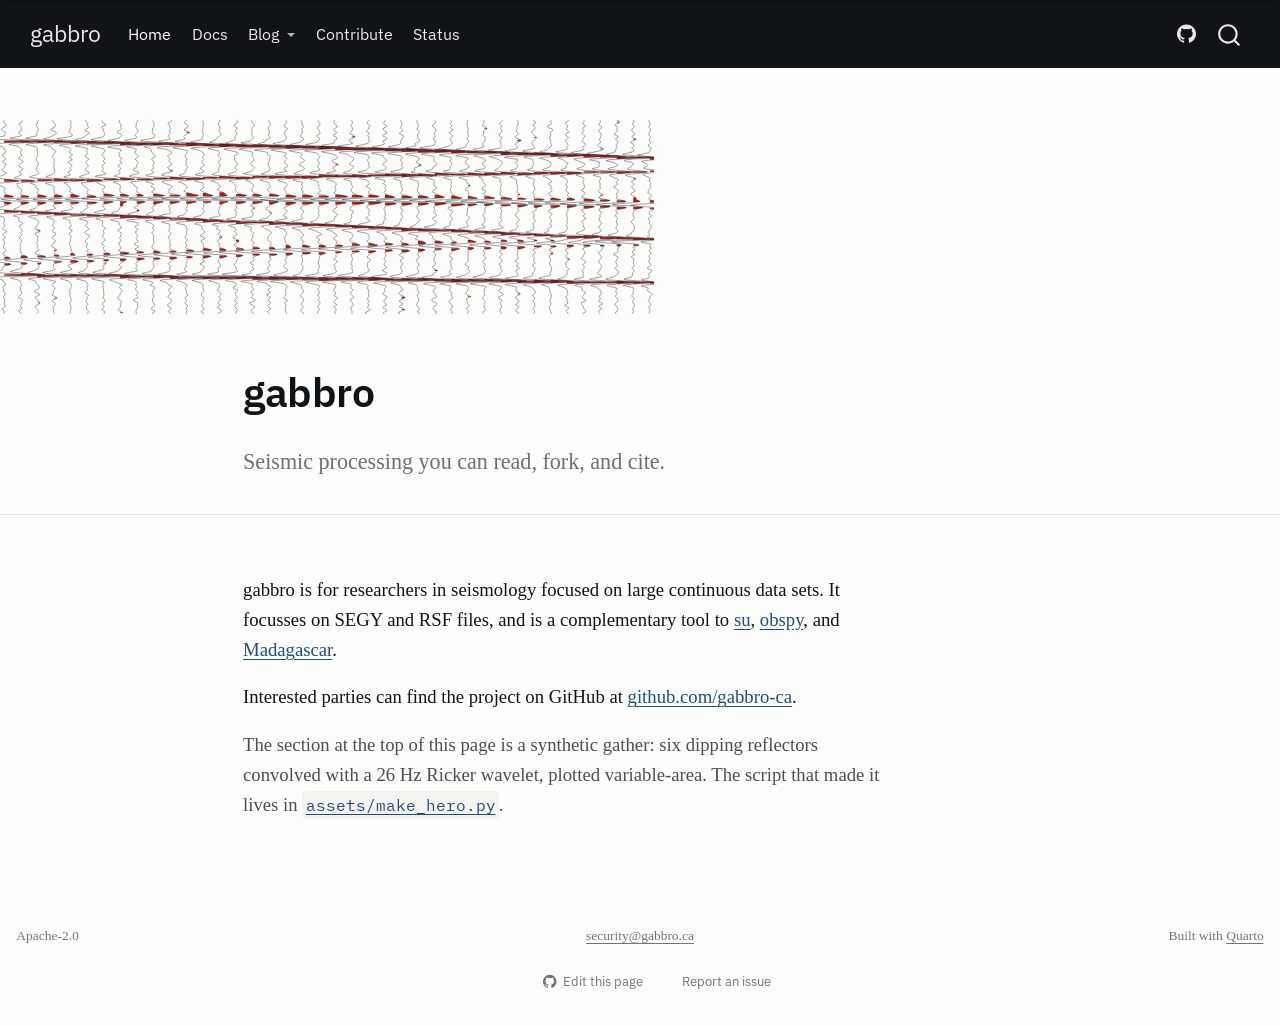
==== commit 8cd20339: "Built site for gh-pages" ====
--- a/index.html
+++ b/index.html
@@ -7,7 +7,7 @@
 <meta name="viewport" content="width=device-width, initial-scale=1.0, user-scalable=yes">
 
 
-<title>gabbro — open source seismic processing – gabbro</title>
+<title>gabbro - open source seismic processing – gabbro</title>
 <style>
 /* Default styles provided by pandoc.
 ** See https://pandoc.org/MANUAL.html#variables-for-html for config info.
@@ -25,41 +25,6 @@
   width: 0.8em;
   margin: 0 0.8em 0.2em -1em; /* quarto-specific, see https://github.com/quarto-dev/quarto-cli/issues/4556 */ 
   vertical-align: middle;
-}
-/* CSS for syntax highlighting */
-html { -webkit-text-size-adjust: 100%; }
-pre > code.sourceCode { white-space: pre; position: relative; }
-pre > code.sourceCode > span { display: inline-block; line-height: 1.25; }
-pre > code.sourceCode > span:empty { height: 1.2em; }
-.sourceCode { overflow: visible; }
-code.sourceCode > span { color: inherit; text-decoration: inherit; }
-div.sourceCode { margin: 1em 0; }
-pre.sourceCode { margin: 0; }
-@media screen {
-div.sourceCode { overflow: auto; }
-}
-@media print {
-pre > code.sourceCode { white-space: pre-wrap; }
-pre > code.sourceCode > span { text-indent: -5em; padding-left: 5em; }
-}
-pre.numberSource code
-  { counter-reset: source-line 0; }
-pre.numberSource code > span
-  { position: relative; left: -4em; counter-increment: source-line; }
-pre.numberSource code > span > a:first-child::before
-  { content: counter(source-line);
-    position: relative; left: -1em; text-align: right; vertical-align: baseline;
-    border: none; display: inline-block;
-    -webkit-touch-callout: none; -webkit-user-select: none;
-    -khtml-user-select: none; -moz-user-select: none;
-    -ms-user-select: none; user-select: none;
-    padding: 0 4px; width: 4em;
-  }
-pre.numberSource { margin-left: 3em;  padding-left: 4px; }
-div.sourceCode
-  {   }
-@media screen {
-pre > code.sourceCode > span > a:first-child::before { text-decoration: underline; }
 }
 </style>
 
@@ -182,44 +147,27 @@
 <!-- margin-sidebar -->
     
 <!-- main -->
-<main class="content" id="quarto-document-content"><header id="title-block-header" class="quarto-title-block"></header>
-
-
-
-
-<div class="hero">
+<main class="content page-columns page-full" id="quarto-document-content"><header id="title-block-header" class="quarto-title-block"></header>
+
+
+
+
+<div class="hero page-columns page-full">
+<div class="column-screen">
 <p><img src="hero.svg" class="img-fluid"></p>
+</div>
 <section id="gabbro" class="level1">
 <h1>gabbro</h1>
 <div class="tagline">
 <p>Seismic processing you can read, fork, and cite.</p>
 </div>
-<div class="install">pip install gabbro</div>
 </section>
 </div>
-<p>[TODO: two sentences on what gabbro actually does and who it’s for. Name the formats it reads, the thing it’s faster or clearer at, and the alternative people are switching from.]</p>
+<p>gabbro is for researchers in seismology focused on large continuous data sets. It focusses on SEGY and RSF files, and is a complementary tool to <a href="https://wiki.seismic-unix.org">su</a>, <a href="https://obspy.org">obspy</a>, and <a href="https://ahay.org">Madagascar</a>.</p>
 <p>Interested parties can find the project on GitHub at <a href="https://github.com/gabbro-ca">github.com/gabbro-ca</a>.</p>
-<section id="whats-in-the-box" class="level2 unnumbered">
-<h2 class="unnumbered" data-anchor-id="whats-in-the-box">What’s in the box</h2>
-<p><span class="eyebrow"></span>I/O</p>
-<p>Reads and writes SEG-Y, SU, and SEG-D without a C toolchain. [TODO]</p>
-<p><span class="eyebrow"></span>Processing</p>
-<p>[TODO: the actual flows. Deconvolution, NMO, stacking, migration, whatever you’ve built.]</p>
-<p><span class="eyebrow"></span>Provenance</p>
-<p>Every flow is a script, so a stack is reproducible from raw field data. [TODO]</p>
-</section>
-<section id="try-it" class="level2 unnumbered">
-<h2 class="unnumbered" data-anchor-id="try-it">Try it</h2>
-<div class="code-copy-outer-scaffold"><div class="sourceCode" id="cb1"><pre class="sourceCode python code-with-copy"><code class="sourceCode python"><span id="cb1-1"><a href="#cb1-1" aria-hidden="true" tabindex="-1"></a><span class="im">import</span> gabbro <span class="im">as</span> gb</span>
-<span id="cb1-2"><a href="#cb1-2" aria-hidden="true" tabindex="-1"></a></span>
-<span id="cb1-3"><a href="#cb1-3" aria-hidden="true" tabindex="-1"></a>shot <span class="op">=</span> gb.read_segy(<span class="st">"line-42.sgy"</span>)</span>
-<span id="cb1-4"><a href="#cb1-4" aria-hidden="true" tabindex="-1"></a>gathers <span class="op">=</span> shot.sort(<span class="st">"cdp"</span>).nmo(velocity<span class="op">=</span>gb.velocity.from_picks(<span class="st">"picks.csv"</span>))</span>
-<span id="cb1-5"><a href="#cb1-5" aria-hidden="true" tabindex="-1"></a>stack <span class="op">=</span> gathers.stack()</span>
-<span id="cb1-6"><a href="#cb1-6" aria-hidden="true" tabindex="-1"></a>stack.plot()</span></code></pre></div><button title="Copy to Clipboard" class="code-copy-button"><i class="bi"></i></button></div>
 <p><span class="text-muted">The section at the top of this page is a synthetic gather: six dipping reflectors convolved with a 26 Hz Ricker wavelet, plotted variable-area. The script that made it lives in <a href="https://github.com/gabbro-ca/gabbro"><code>assets/make_hero.py</code></a>.</span></p>
 
 
-</section>
 
 </main> <!-- /main -->
 <script id="quarto-html-after-body" type="application/javascript">
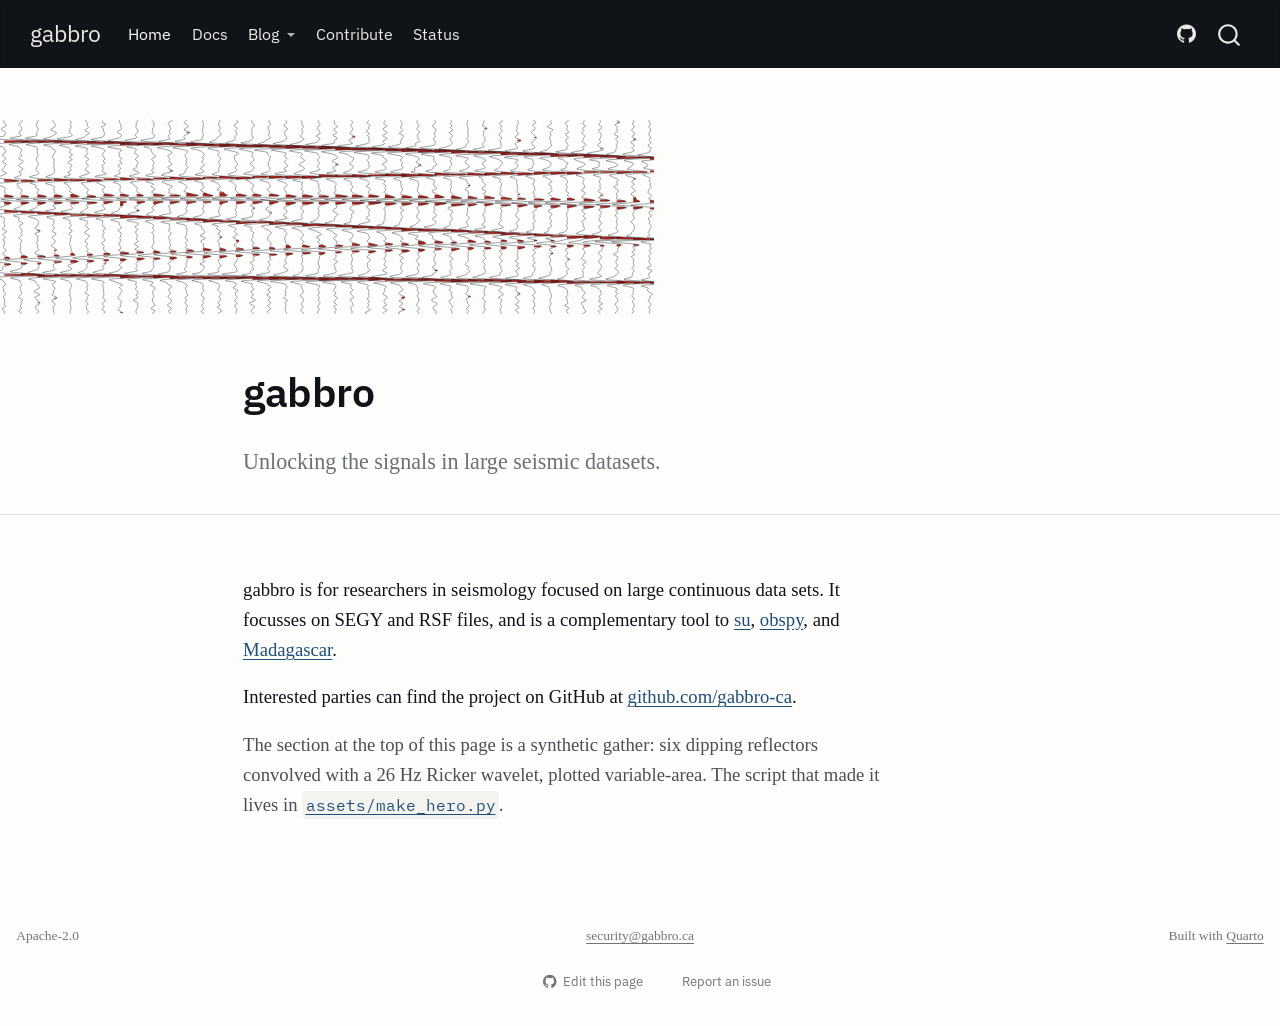
==== commit 668436d9: "Built site for gh-pages" ====
--- a/index.html
+++ b/index.html
@@ -159,7 +159,7 @@
 <section id="gabbro" class="level1">
 <h1>gabbro</h1>
 <div class="tagline">
-<p>Seismic processing you can read, fork, and cite.</p>
+<p>Unlocking the signals in large seismic datasets.</p>
 </div>
 </section>
 </div>
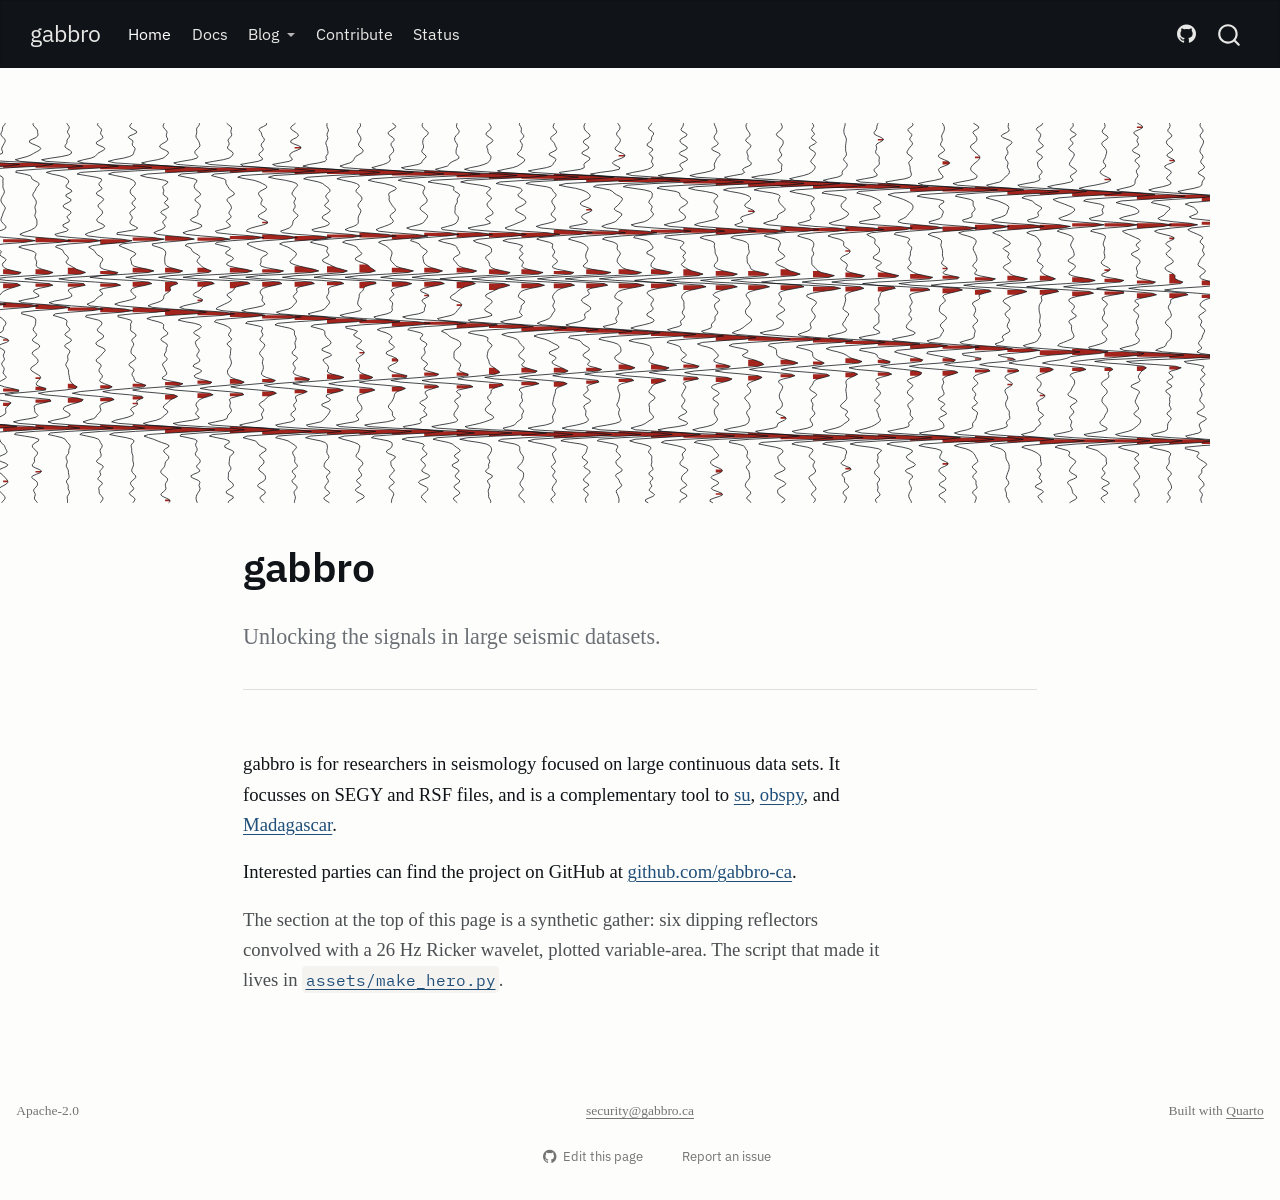
==== commit 53b61777: "Built site for gh-pages" ====
--- a/index.html
+++ b/index.html
@@ -44,7 +44,7 @@
 <link href="site_libs/quarto-html/quarto-syntax-highlighting-176b1e44b272a30ec08500e73512b2cc.css" rel="stylesheet" id="quarto-text-highlighting-styles">
 <script src="site_libs/bootstrap/bootstrap.min.js"></script>
 <link href="site_libs/bootstrap/bootstrap-icons.css" rel="stylesheet">
-<link href="site_libs/bootstrap/bootstrap-cdc0fcc6b58852d8f31c8203a2fbd83f.min.css" rel="stylesheet" append-hash="true" id="quarto-bootstrap" data-mode="light">
+<link href="site_libs/bootstrap/bootstrap-27e5129252aad6a540d96fd2b9ef67c9.min.css" rel="stylesheet" append-hash="true" id="quarto-bootstrap" data-mode="light">
 <script id="quarto-search-options" type="application/json">{
   "location": "navbar",
   "copy-button": false,
@@ -147,15 +147,13 @@
 <!-- margin-sidebar -->
     
 <!-- main -->
-<main class="content page-columns page-full" id="quarto-document-content"><header id="title-block-header" class="quarto-title-block"></header>
-
-
-
-
-<div class="hero page-columns page-full">
-<div class="column-screen">
+<main class="content" id="quarto-document-content"><header id="title-block-header" class="quarto-title-block"></header>
+
+
+
+
+<div class="hero">
 <p><img src="hero.svg" class="img-fluid"></p>
-</div>
 <section id="gabbro" class="level1">
 <h1>gabbro</h1>
 <div class="tagline">
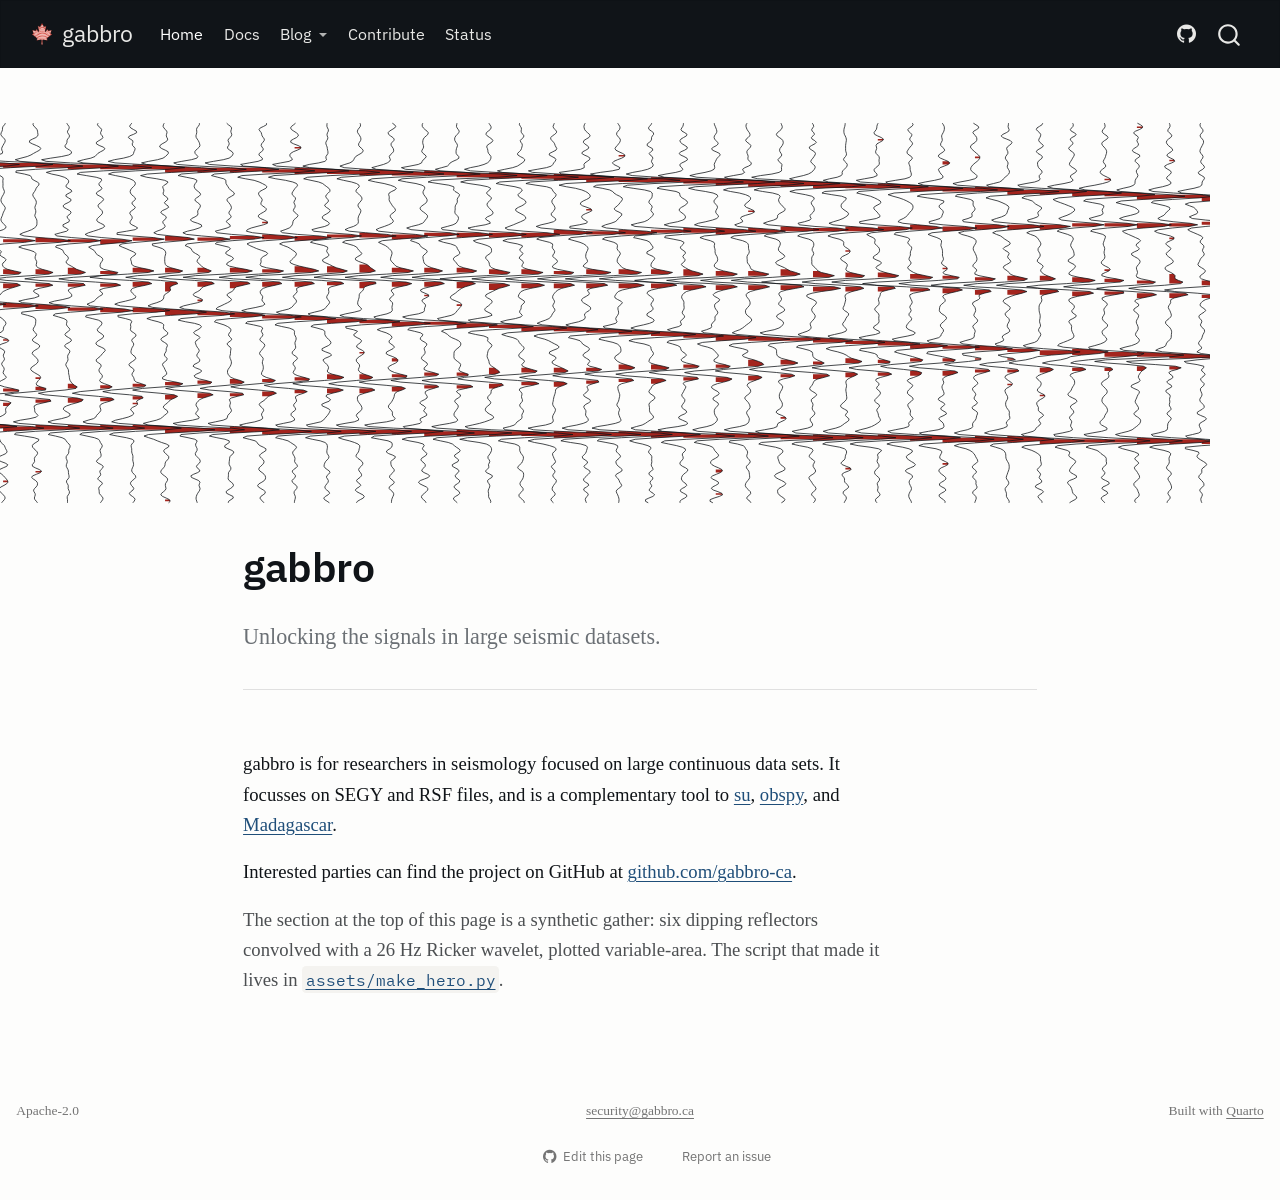
==== commit 619bf06c: "Built site for gh-pages" ====
--- a/index.html
+++ b/index.html
@@ -2,7 +2,7 @@
 <html xmlns="http://www.w3.org/1999/xhtml" lang="en" xml:lang="en"><head>
 
 <meta charset="utf-8">
-<meta name="generator" content="quarto-1.10.18">
+<meta name="generator" content="quarto-1.10.19">
 
 <meta name="viewport" content="width=device-width, initial-scale=1.0, user-scalable=yes">
 
@@ -36,15 +36,16 @@
 <script src="site_libs/quarto-search/fuse.min.js"></script>
 <script src="site_libs/quarto-search/quarto-search.js"></script>
 <meta name="quarto:offset" content="./">
+<link href="./logo.png" rel="icon" type="image/png">
 <script src="site_libs/quarto-html/quarto.js" type="module"></script>
 <script src="site_libs/quarto-html/tabsets/tabsets.js" type="module"></script>
 <script src="site_libs/quarto-html/popper.min.js"></script>
 <script src="site_libs/quarto-html/tippy.umd.min.js"></script>
 <link href="site_libs/quarto-html/tippy.css" rel="stylesheet">
-<link href="site_libs/quarto-html/quarto-syntax-highlighting-176b1e44b272a30ec08500e73512b2cc.css" rel="stylesheet" id="quarto-text-highlighting-styles">
+<link href="site_libs/quarto-html/quarto-syntax-highlighting-bc9d527eef94a155eb7bdf7656c7c352.css" rel="stylesheet" id="quarto-text-highlighting-styles">
 <script src="site_libs/bootstrap/bootstrap.min.js"></script>
 <link href="site_libs/bootstrap/bootstrap-icons.css" rel="stylesheet">
-<link href="site_libs/bootstrap/bootstrap-27e5129252aad6a540d96fd2b9ef67c9.min.css" rel="stylesheet" append-hash="true" id="quarto-bootstrap" data-mode="light">
+<link href="site_libs/bootstrap/bootstrap-ae8b3aa1fb6bcff3a8e177e0f0b6dc33.min.css" rel="stylesheet" append-hash="true" id="quarto-bootstrap" data-mode="light">
 <script id="quarto-search-options" type="application/json">{
   "location": "navbar",
   "copy-button": false,
@@ -86,6 +87,10 @@
     <nav class="navbar navbar-expand-lg " data-bs-theme="dark">
       <div class="navbar-container container-fluid">
       <div class="navbar-brand-container mx-auto">
+    <a href="./index.html" class="navbar-brand navbar-brand-logo">
+    <img src="./logo.png" alt="gabbro maple leaf logo" class="navbar-logo light-content">
+    <img src="./logo.png" alt="gabbro maple leaf logo" class="navbar-logo dark-content">
+    </a>
     <a class="navbar-brand" href="./index.html">
     <span class="navbar-title">gabbro</span>
     </a>
@@ -569,7 +574,7 @@
 </div>   
     <div class="nav-footer-center">
 <p><a href="mailto:security@gabbro.ca">security@gabbro.ca</a></p>
-<div class="toc-actions"><ul><li><a href="https://github.com/gabbro-ca/gabbro/edit/main/index.qmd" class="toc-action"><i class="bi bi-github"></i>Edit this page</a></li><li><a href="https://github.com/gabbro-ca/gabbro/issues/new" class="toc-action"><i class="bi empty"></i>Report an issue</a></li></ul></div></div>
+<div class="toc-actions"><ul><li><a href="https://github.com/aaronjgirard/gabbro/edit/main/index.qmd" class="toc-action"><i class="bi bi-github"></i>Edit this page</a></li><li><a href="https://github.com/aaronjgirard/gabbro/issues/new" class="toc-action"><i class="bi empty"></i>Report an issue</a></li></ul></div></div>
     <div class="nav-footer-right">
 <p>Built with <a href="https://quarto.org">Quarto</a></p>
 </div>
--- a/site_libs/quarto-html/quarto-syntax-highlighting-bc9d527eef94a155eb7bdf7656c7c352.css
+++ b/site_libs/quarto-html/quarto-syntax-highlighting-bc9d527eef94a155eb7bdf7656c7c352.css
@@ -0,0 +1,236 @@
+/* quarto syntax highlight colors */
+:root {
+  --quarto-hl-ot-color: #003B4F;
+  --quarto-hl-at-color: #657422;
+  --quarto-hl-ss-color: #20794D;
+  --quarto-hl-an-color: #5E5E5E;
+  --quarto-hl-fu-color: #4758AB;
+  --quarto-hl-st-color: #20794D;
+  --quarto-hl-cf-color: #003B4F;
+  --quarto-hl-op-color: #5E5E5E;
+  --quarto-hl-er-color: #AD0000;
+  --quarto-hl-bn-color: #AD0000;
+  --quarto-hl-al-color: #AD0000;
+  --quarto-hl-va-color: #111111;
+  --quarto-hl-bu-color: inherit;
+  --quarto-hl-ex-color: inherit;
+  --quarto-hl-pp-color: #AD0000;
+  --quarto-hl-in-color: #5E5E5E;
+  --quarto-hl-vs-color: #20794D;
+  --quarto-hl-wa-color: #5E5E5E;
+  --quarto-hl-do-color: #5E5E5E;
+  --quarto-hl-im-color: #00769E;
+  --quarto-hl-ch-color: #20794D;
+  --quarto-hl-dt-color: #AD0000;
+  --quarto-hl-fl-color: #AD0000;
+  --quarto-hl-co-color: #5E5E5E;
+  --quarto-hl-cv-color: #5E5E5E;
+  --quarto-hl-cn-color: #8f5902;
+  --quarto-hl-sc-color: #5E5E5E;
+  --quarto-hl-dv-color: #AD0000;
+  --quarto-hl-kw-color: #003B4F;
+}
+
+/* other quarto variables */
+:root {
+  --quarto-font-monospace: "IBM Plex Mono", ui-monospace, Menlo, monospace;
+}
+
+/* syntax highlight based on Pandoc's rules */
+pre > code.sourceCode > span {
+  color: #003B4F;
+}
+
+code.sourceCode > span {
+  color: #003B4F;
+}
+
+div.sourceCode,
+div.sourceCode pre.sourceCode {
+  color: #003B4F;
+}
+
+/* Normal */
+code span {
+  color: #003B4F;
+}
+
+/* Alert */
+code span.al {
+  color: #AD0000;
+  font-style: inherit;
+}
+
+/* Annotation */
+code span.an {
+  color: #5E5E5E;
+  font-style: inherit;
+}
+
+/* Attribute */
+code span.at {
+  color: #657422;
+  font-style: inherit;
+}
+
+/* BaseN */
+code span.bn {
+  color: #AD0000;
+  font-style: inherit;
+}
+
+/* BuiltIn */
+code span.bu {
+  font-style: inherit;
+}
+
+/* ControlFlow */
+code span.cf {
+  color: #003B4F;
+  font-weight: bold;
+  font-style: inherit;
+}
+
+/* Char */
+code span.ch {
+  color: #20794D;
+  font-style: inherit;
+}
+
+/* Constant */
+code span.cn {
+  color: #8f5902;
+  font-style: inherit;
+}
+
+/* Comment */
+code span.co {
+  color: #5E5E5E;
+  font-style: inherit;
+}
+
+/* CommentVar */
+code span.cv {
+  color: #5E5E5E;
+  font-style: italic;
+}
+
+/* Documentation */
+code span.do {
+  color: #5E5E5E;
+  font-style: italic;
+}
+
+/* DataType */
+code span.dt {
+  color: #AD0000;
+  font-style: inherit;
+}
+
+/* DecVal */
+code span.dv {
+  color: #AD0000;
+  font-style: inherit;
+}
+
+/* Error */
+code span.er {
+  color: #AD0000;
+  font-style: inherit;
+}
+
+/* Extension */
+code span.ex {
+  font-style: inherit;
+}
+
+/* Float */
+code span.fl {
+  color: #AD0000;
+  font-style: inherit;
+}
+
+/* Function */
+code span.fu {
+  color: #4758AB;
+  font-style: inherit;
+}
+
+/* Import */
+code span.im {
+  color: #00769E;
+  font-style: inherit;
+}
+
+/* Information */
+code span.in {
+  color: #5E5E5E;
+  font-style: inherit;
+}
+
+/* Keyword */
+code span.kw {
+  color: #003B4F;
+  font-weight: bold;
+  font-style: inherit;
+}
+
+/* Operator */
+code span.op {
+  color: #5E5E5E;
+  font-style: inherit;
+}
+
+/* Other */
+code span.ot {
+  color: #003B4F;
+  font-style: inherit;
+}
+
+/* Preprocessor */
+code span.pp {
+  color: #AD0000;
+  font-style: inherit;
+}
+
+/* SpecialChar */
+code span.sc {
+  color: #5E5E5E;
+  font-style: inherit;
+}
+
+/* SpecialString */
+code span.ss {
+  color: #20794D;
+  font-style: inherit;
+}
+
+/* String */
+code span.st {
+  color: #20794D;
+  font-style: inherit;
+}
+
+/* Variable */
+code span.va {
+  color: #111111;
+  font-style: inherit;
+}
+
+/* VerbatimString */
+code span.vs {
+  color: #20794D;
+  font-style: inherit;
+}
+
+/* Warning */
+code span.wa {
+  color: #5E5E5E;
+  font-style: italic;
+}
+
+.prevent-inlining {
+  content: "</";
+}
+
+/*# sourceMappingURL=4cf65bdcb4af4de8de7a38bebdbf2d3c.css.map */
